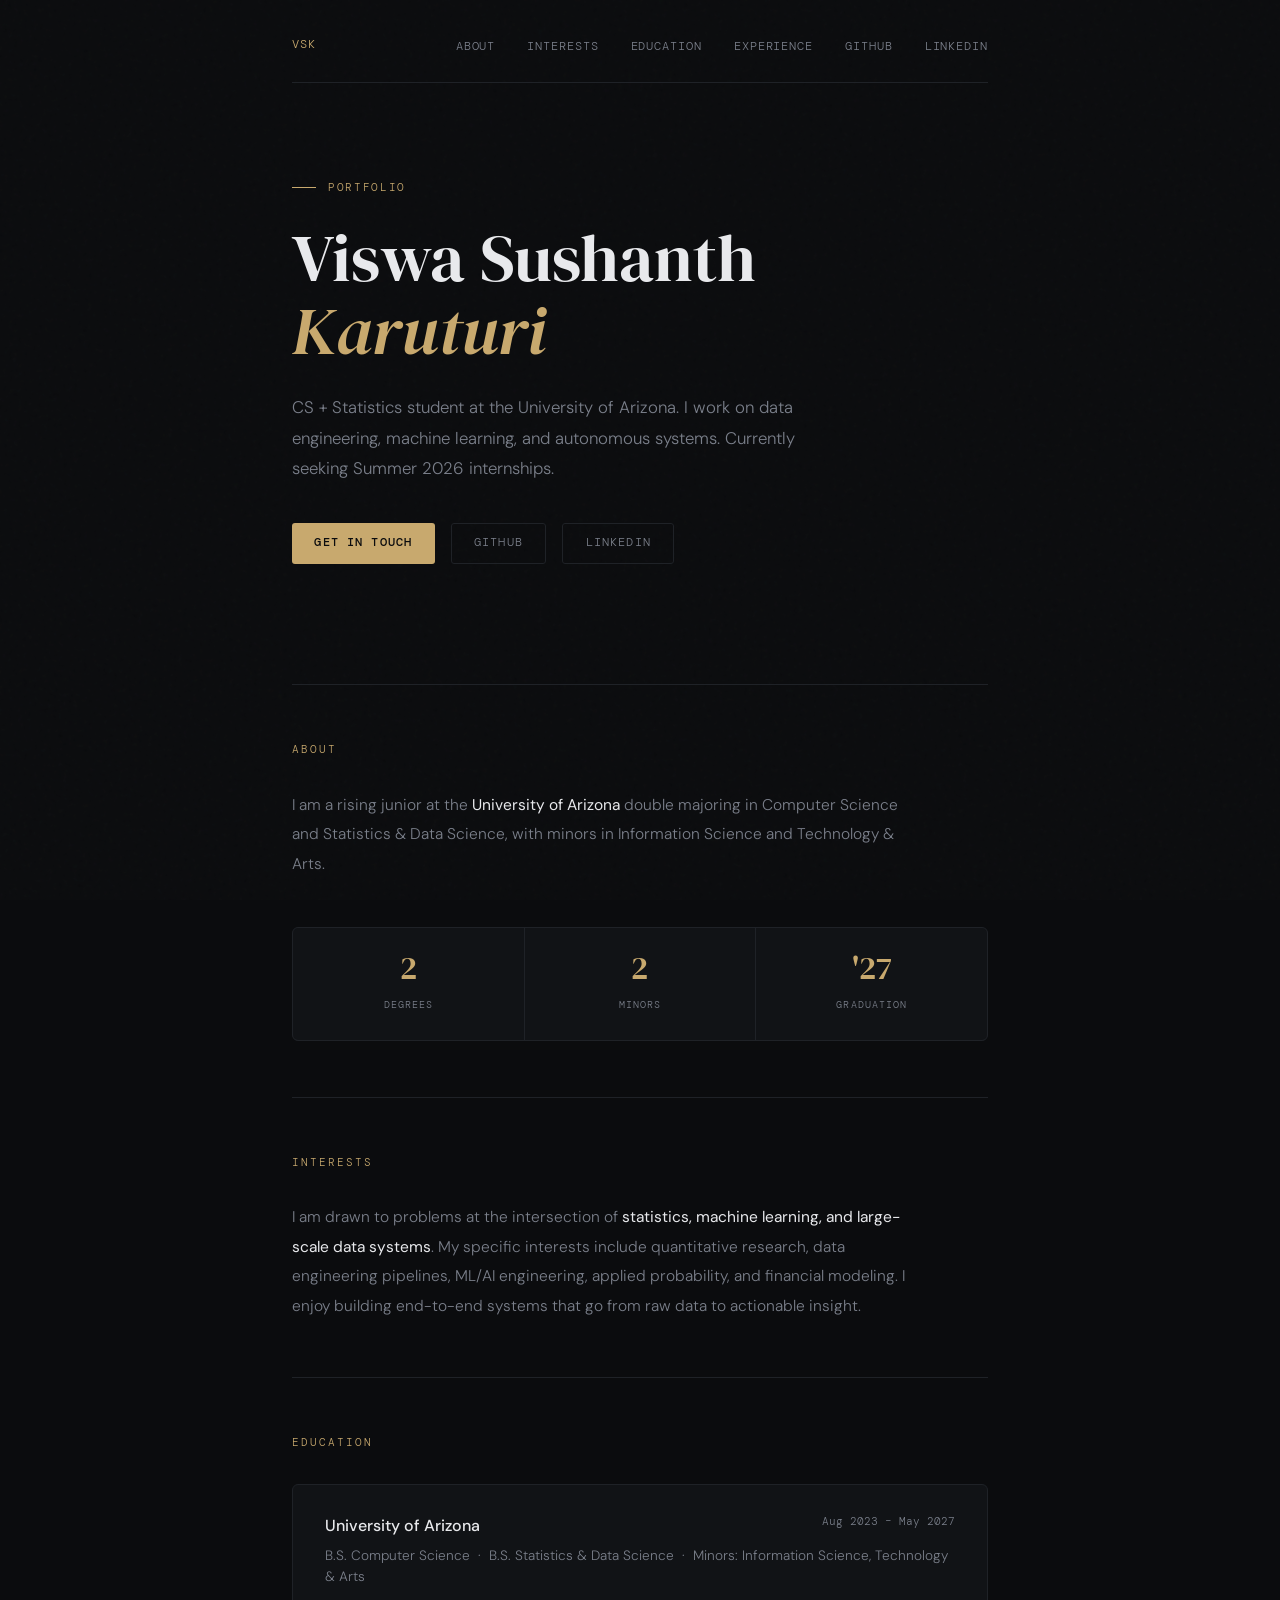
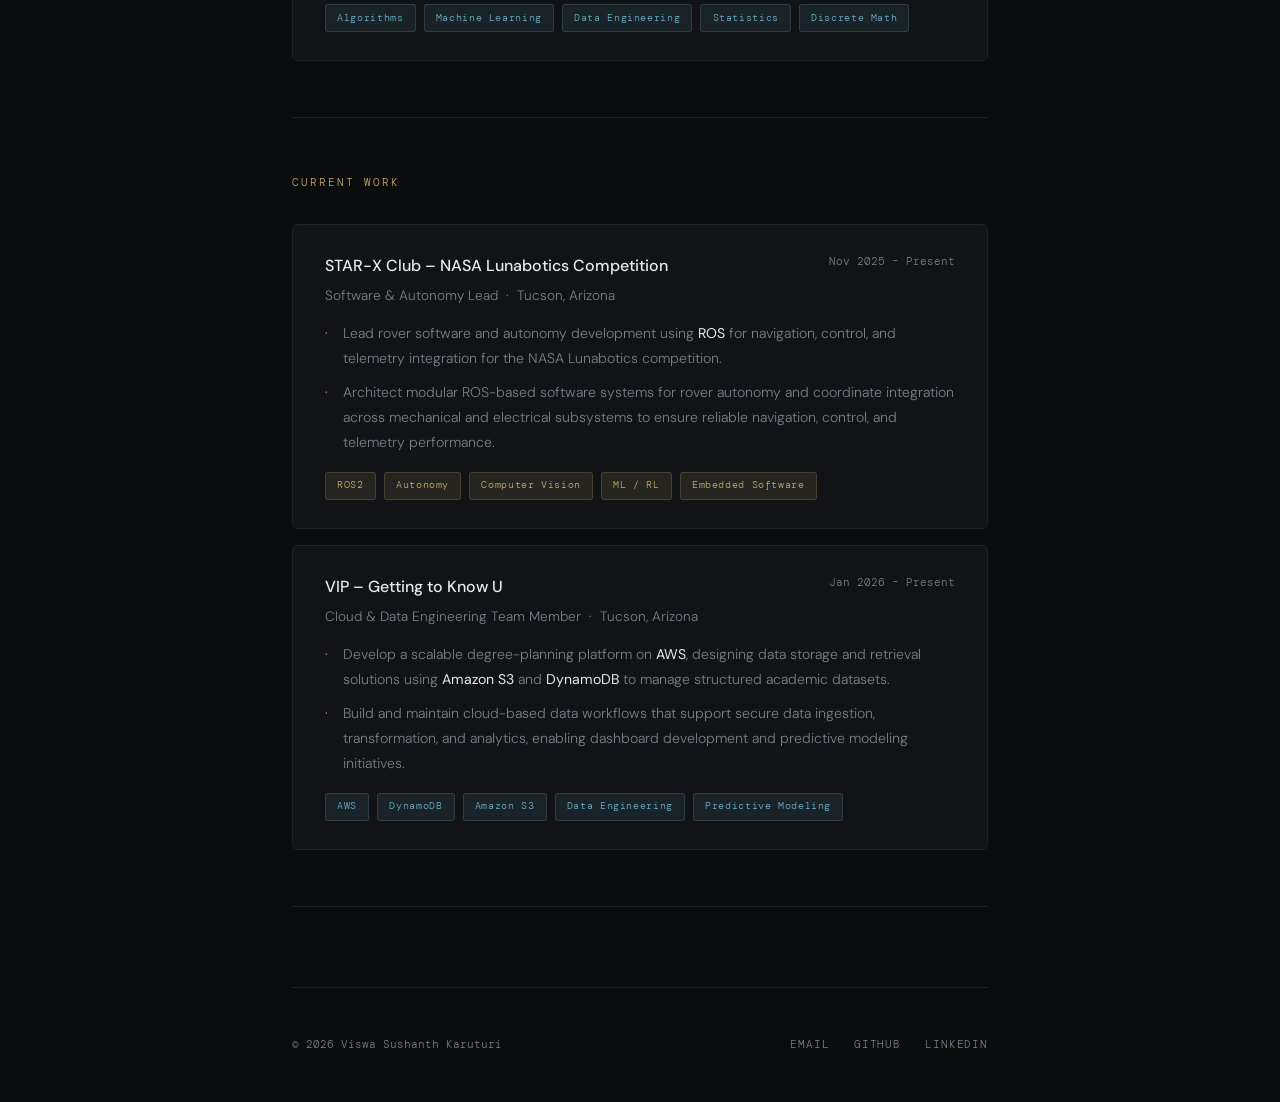
==== index.html @ a393eaea "add portfolio starter page" ====
<!DOCTYPE html>
<html lang="en">
<head>
  <meta charset="UTF-8" />
  <meta name="viewport" content="width=device-width, initial-scale=1.0" />
  <title>Viswa Sushanth Karuturi</title>
  <link rel="preconnect" href="https://fonts.googleapis.com" />
  <link rel="preconnect" href="https://fonts.gstatic.com" crossorigin />
  <link href="https://fonts.googleapis.com/css2?family=DM+Serif+Display:ital@0;1&family=DM+Mono:wght@300;400;500&family=DM+Sans:wght@300;400;500&display=swap" rel="stylesheet" />
  <style>
    :root {
      --bg: #0b0c0e;
      --surface: #111316;
      --border: #1f2227;
      --text: #e8e9ec;
      --muted: #7a7f8a;
      --accent: #c8a96e;
      --accent-dim: rgba(200, 169, 110, 0.12);
      --blue: #6eafc8;
      --blue-dim: rgba(110, 175, 200, 0.1);
    }

    *, *::before, *::after { box-sizing: border-box; margin: 0; padding: 0; }
    html { scroll-behavior: smooth; }

    body {
      background: var(--bg);
      color: var(--text);
      font-family: 'DM Sans', sans-serif;
      font-weight: 300;
      line-height: 1.6;
      min-height: 100vh;
    }

    body::before {
      content: '';
      position: fixed;
      inset: 0;
      background-image: url("data:image/svg+xml,%3Csvg viewBox='0 0 200 200' xmlns='http://www.w3.org/2000/svg'%3E%3Cfilter id='n'%3E%3CfeTurbulence type='fractalNoise' baseFrequency='0.9' numOctaves='4' stitchTiles='stitch'/%3E%3C/filter%3E%3Crect width='100%25' height='100%25' filter='url(%23n)' opacity='0.04'/%3E%3C/svg%3E");
      pointer-events: none;
      z-index: 0;
      opacity: 0.5;
    }

    .container {
      max-width: 760px;
      margin: 0 auto;
      padding: 0 2rem;
      position: relative;
      z-index: 1;
    }

    /* NAV */
    nav {
      padding: 2rem 0 1.5rem;
      display: flex;
      justify-content: space-between;
      align-items: center;
      border-bottom: 1px solid var(--border);
    }

    .nav-logo {
      font-family: 'DM Mono', monospace;
      font-size: 0.75rem;
      color: var(--accent);
      letter-spacing: 0.1em;
      text-transform: uppercase;
    }

    .nav-links { display: flex; gap: 2rem; list-style: none; }

    .nav-links a {
      font-family: 'DM Mono', monospace;
      font-size: 0.72rem;
      color: var(--muted);
      text-decoration: none;
      letter-spacing: 0.08em;
      text-transform: uppercase;
      transition: color 0.2s;
    }

    .nav-links a:hover { color: var(--text); }

    /* HERO */
    .hero { padding: 6rem 0 4rem; animation: fadeUp 0.6s ease both; }

    .hero-tag {
      font-family: 'DM Mono', monospace;
      font-size: 0.7rem;
      color: var(--accent);
      letter-spacing: 0.15em;
      text-transform: uppercase;
      margin-bottom: 1.5rem;
      display: flex;
      align-items: center;
      gap: 0.75rem;
    }

    .hero-tag::before {
      content: '';
      display: inline-block;
      width: 24px;
      height: 1px;
      background: var(--accent);
    }

    h1 {
      font-family: 'DM Serif Display', serif;
      font-size: clamp(2.8rem, 6vw, 4.2rem);
      font-weight: 400;
      line-height: 1.1;
      color: var(--text);
      margin-bottom: 1.5rem;
    }

    h1 em { font-style: italic; color: var(--accent); }

    .hero-sub {
      font-size: 1.05rem;
      color: var(--muted);
      max-width: 520px;
      margin-bottom: 2.5rem;
      line-height: 1.8;
    }

    .hero-links { display: flex; gap: 1rem; flex-wrap: wrap; }

    .btn {
      font-family: 'DM Mono', monospace;
      font-size: 0.72rem;
      letter-spacing: 0.1em;
      text-transform: uppercase;
      padding: 0.65rem 1.4rem;
      border-radius: 3px;
      text-decoration: none;
      transition: all 0.2s;
      display: inline-flex;
      align-items: center;
    }

    .btn-primary { background: var(--accent); color: #0b0c0e; font-weight: 500; }
    .btn-primary:hover { background: #d9bc83; }
    .btn-ghost { border: 1px solid var(--border); color: var(--muted); }
    .btn-ghost:hover { border-color: var(--accent); color: var(--accent); }

    /* SHARED */
    .divider { border: none; border-top: 1px solid var(--border); margin: 3.5rem 0; }

    .section-label {
      font-family: 'DM Mono', monospace;
      font-size: 0.68rem;
      color: var(--accent);
      letter-spacing: 0.18em;
      text-transform: uppercase;
      margin-bottom: 2rem;
    }

    .body-text {
      font-size: 0.97rem;
      color: var(--muted);
      line-height: 1.9;
      max-width: 620px;
    }

    .body-text strong { color: var(--text); font-weight: 400; }

    /* CARDS */
    .card {
      background: var(--surface);
      border: 1px solid var(--border);
      border-radius: 6px;
      padding: 1.75rem 2rem;
      margin-bottom: 1rem;
      transition: border-color 0.2s;
    }

    .card:hover { border-color: #2e3340; }

    .card-header {
      display: flex;
      justify-content: space-between;
      align-items: flex-start;
      gap: 1rem;
      margin-bottom: 0.4rem;
      flex-wrap: wrap;
    }

    .card-title { font-size: 1rem; font-weight: 500; color: var(--text); }

    .card-date {
      font-family: 'DM Mono', monospace;
      font-size: 0.7rem;
      color: var(--muted);
      white-space: nowrap;
    }

    .card-sub {
      font-size: 0.85rem;
      color: var(--muted);
      margin-bottom: 0.9rem;
    }

    .card-body {
      font-size: 0.88rem;
      color: var(--muted);
      line-height: 1.8;
    }

    .card-body strong { color: var(--text); font-weight: 400; }

    .card-body ul { list-style: none; padding: 0; display: flex; flex-direction: column; gap: 0.5rem; }

    .card-body ul li { padding-left: 1.1rem; position: relative; }

    .card-body ul li::before {
      content: '·';
      position: absolute;
      left: 0;
      color: var(--accent);
    }

    .tags { display: flex; gap: 0.5rem; flex-wrap: wrap; margin-top: 1rem; }

    .tag {
      font-family: 'DM Mono', monospace;
      font-size: 0.65rem;
      letter-spacing: 0.06em;
      padding: 0.3rem 0.7rem;
      border-radius: 3px;
    }

    .tag-gold {
      background: var(--accent-dim);
      color: var(--accent);
      border: 1px solid rgba(200, 169, 110, 0.2);
    }

    .tag-blue {
      background: var(--blue-dim);
      color: var(--blue);
      border: 1px solid rgba(110, 175, 200, 0.2);
    }

    /* STATS */
    .stats {
      display: grid;
      grid-template-columns: repeat(3, 1fr);
      gap: 1px;
      background: var(--border);
      border: 1px solid var(--border);
      border-radius: 6px;
      overflow: hidden;
      margin-top: 3rem;
    }

    .stat { background: var(--surface); padding: 1.5rem; text-align: center; }

    .stat-num {
      font-family: 'DM Serif Display', serif;
      font-size: 2rem;
      color: var(--accent);
      display: block;
      line-height: 1;
      margin-bottom: 0.4rem;
    }

    .stat-label {
      font-family: 'DM Mono', monospace;
      font-size: 0.65rem;
      color: var(--muted);
      letter-spacing: 0.1em;
      text-transform: uppercase;
    }

    /* FOOTER */
    footer {
      padding: 3rem 0;
      border-top: 1px solid var(--border);
      margin-top: 5rem;
      display: flex;
      justify-content: space-between;
      align-items: center;
      flex-wrap: wrap;
      gap: 1rem;
    }

    .footer-copy { font-family: 'DM Mono', monospace; font-size: 0.7rem; color: var(--muted); }
    .footer-socials { display: flex; gap: 1.5rem; }

    .footer-socials a {
      font-family: 'DM Mono', monospace;
      font-size: 0.68rem;
      color: var(--muted);
      text-decoration: none;
      letter-spacing: 0.08em;
      text-transform: uppercase;
      transition: color 0.2s;
    }

    .footer-socials a:hover { color: var(--accent); }

    @keyframes fadeUp {
      from { opacity: 0; transform: translateY(16px); }
      to   { opacity: 1; transform: translateY(0); }
    }

    @media (max-width: 600px) {
      .stats { grid-template-columns: 1fr; }
      nav { flex-direction: column; gap: 1rem; align-items: flex-start; }
      .nav-links { gap: 1.2rem; flex-wrap: wrap; }
    }
  </style>
</head>
<body>
  <div class="container">

    <!-- NAV -->
    <nav>
      <span class="nav-logo">VSK</span>
      <ul class="nav-links">
        <li><a href="#about">About</a></li>
        <li><a href="#interests">Interests</a></li>
        <li><a href="#education">Education</a></li>
        <li><a href="#work">Experience</a></li>
        <li><a href="https://github.com/sushanthvk02" target="_blank">GitHub</a></li>
        <li><a href="https://linkedin.com/in/viswa-sushanth-karuturi-63b8542ab/" target="_blank">LinkedIn</a></li>
      </ul>
    </nav>

    <!-- HERO -->
    <section class="hero">
      <div class="hero-tag">Portfolio</div>
      <h1>Viswa Sushanth<br /><em>Karuturi</em></h1>
      <p class="hero-sub">
        CS + Statistics student at the University of Arizona. I work on data engineering, machine learning, and autonomous systems. Currently seeking Summer 2026 internships.
      </p>
      <div class="hero-links">
        <a class="btn btn-primary" href="mailto:kvsushanth@arizona.edu">Get in Touch</a>
        <a class="btn btn-ghost" href="https://github.com/sushanthvk02" target="_blank">GitHub</a>
        <a class="btn btn-ghost" href="https://linkedin.com/in/viswa-sushanth-karuturi-63b8542ab/" target="_blank">LinkedIn</a>
      </div>
    </section>

    <hr class="divider" />

    <!-- ABOUT -->
    <section id="about">
      <div class="section-label">About</div>
      <p class="body-text">
        I am a rising junior at the <strong>University of Arizona</strong> double majoring in Computer Science and Statistics &amp; Data Science, with minors in Information Science and Technology &amp; Arts.
      </p>
      <div class="stats">
        <div class="stat">
          <span class="stat-num">2</span>
          <span class="stat-label">Degrees</span>
        </div>
        <div class="stat">
          <span class="stat-num">2</span>
          <span class="stat-label">Minors</span>
        </div>
        <div class="stat">
          <span class="stat-num">'27</span>
          <span class="stat-label">Graduation</span>
        </div>
      </div>
    </section>

    <hr class="divider" />

    <!-- INTERESTS -->
    <section id="interests">
      <div class="section-label">Interests</div>
      <p class="body-text">
        I am drawn to problems at the intersection of <strong>statistics, machine learning, and large-scale data systems</strong>. My specific interests include quantitative research, data engineering pipelines, ML/AI engineering, applied probability, and financial modeling. I enjoy building end-to-end systems that go from raw data to actionable insight.
      </p>
    </section>

    <hr class="divider" />

    <!-- EDUCATION -->
    <section id="education">
      <div class="section-label">Education</div>
      <div class="card">
        <div class="card-header">
          <span class="card-title">University of Arizona</span>
          <span class="card-date">Aug 2023 &ndash; May 2027</span>
        </div>
        <div class="card-sub">
          B.S. Computer Science &nbsp;&middot;&nbsp; B.S. Statistics &amp; Data Science &nbsp;&middot;&nbsp;
          Minors: Information Science, Technology &amp; Arts
        </div>
        <div class="tags">
          <span class="tag tag-blue">Algorithms</span>
          <span class="tag tag-blue">Machine Learning</span>
          <span class="tag tag-blue">Data Engineering</span>
          <span class="tag tag-blue">Statistics</span>
          <span class="tag tag-blue">Discrete Math</span>
        </div>
      </div>
    </section>

    <hr class="divider" />

    <!-- CURRENT WORK -->
    <section id="work">
      <div class="section-label">Current Work</div>

      <div class="card">
        <div class="card-header">
          <span class="card-title">STAR-X Club &ndash; NASA Lunabotics Competition</span>
          <span class="card-date">Nov 2025 &ndash; Present</span>
        </div>
        <div class="card-sub">Software &amp; Autonomy Lead &nbsp;&middot;&nbsp; Tucson, Arizona</div>
        <div class="card-body">
          <ul>
            <li>Lead rover software and autonomy development using <strong>ROS</strong> for navigation, control, and telemetry integration for the NASA Lunabotics competition.</li>
            <li>Architect modular ROS-based software systems for rover autonomy and coordinate integration across mechanical and electrical subsystems to ensure reliable navigation, control, and telemetry performance.</li>
          </ul>
        </div>
        <div class="tags">
          <span class="tag tag-gold">ROS2</span>
          <span class="tag tag-gold">Autonomy</span>
          <span class="tag tag-gold">Computer Vision</span>
          <span class="tag tag-gold">ML / RL</span>
          <span class="tag tag-gold">Embedded Software</span>
        </div>
      </div>

      <div class="card">
        <div class="card-header">
          <span class="card-title">VIP &ndash; Getting to Know U</span>
          <span class="card-date">Jan 2026 &ndash; Present</span>
        </div>
        <div class="card-sub">Cloud &amp; Data Engineering Team Member &nbsp;&middot;&nbsp; Tucson, Arizona</div>
        <div class="card-body">
          <ul>
            <li>Develop a scalable degree-planning platform on <strong>AWS</strong>, designing data storage and retrieval solutions using <strong>Amazon S3</strong> and <strong>DynamoDB</strong> to manage structured academic datasets.</li>
            <li>Build and maintain cloud-based data workflows that support secure data ingestion, transformation, and analytics, enabling dashboard development and predictive modeling initiatives.</li>
          </ul>
        </div>
        <div class="tags">
          <span class="tag tag-blue">AWS</span>
          <span class="tag tag-blue">DynamoDB</span>
          <span class="tag tag-blue">Amazon S3</span>
          <span class="tag tag-blue">Data Engineering</span>
          <span class="tag tag-blue">Predictive Modeling</span>
        </div>
      </div>
    </section>

    <hr class="divider" />

    <!-- FOOTER -->
    <footer>
      <span class="footer-copy">&copy; 2026 Viswa Sushanth Karuturi</span>
      <div class="footer-socials">
        <a href="mailto:kvsushanth@arizona.edu">Email</a>
        <a href="https://github.com/sushanthvk02" target="_blank">GitHub</a>
        <a href="https://linkedin.com/in/viswa-sushanth-karuturi-63b8542ab/" target="_blank">LinkedIn</a>
      </div>
    </footer>

  </div>
</body>
</html>
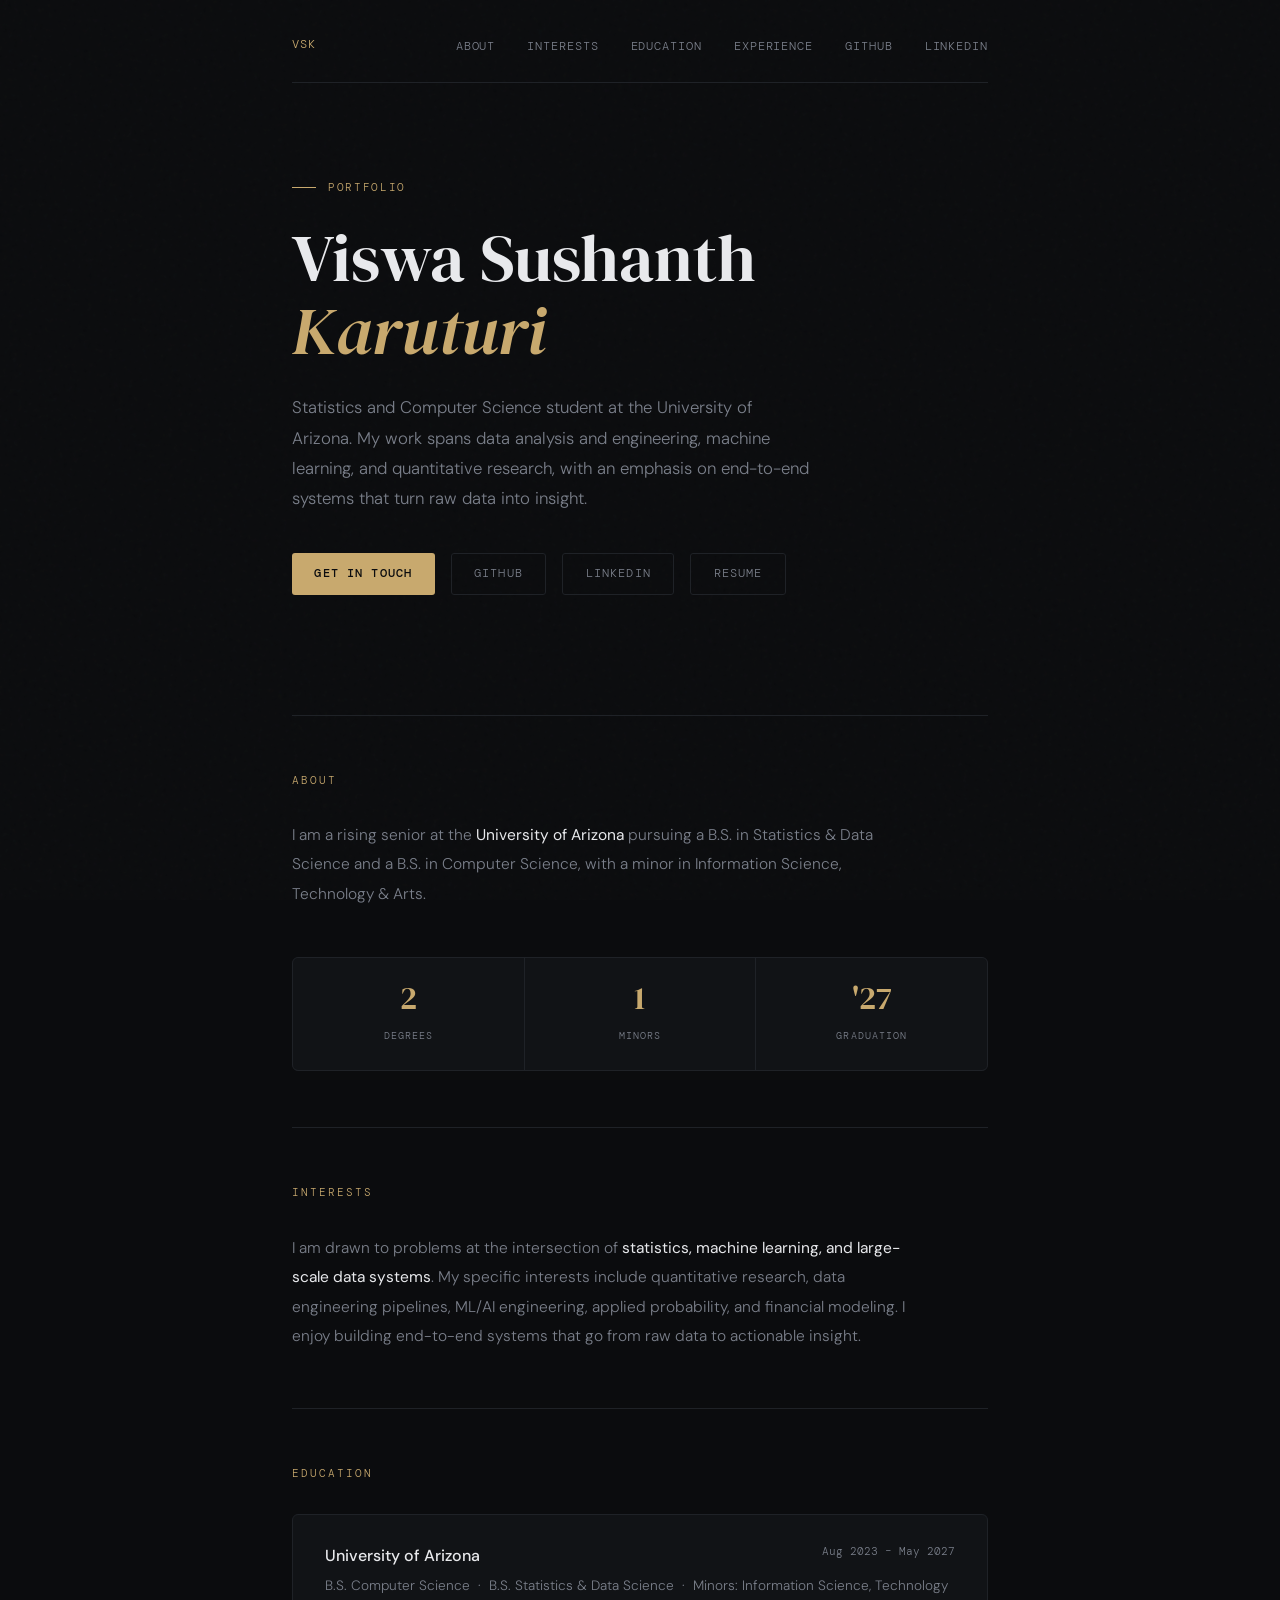
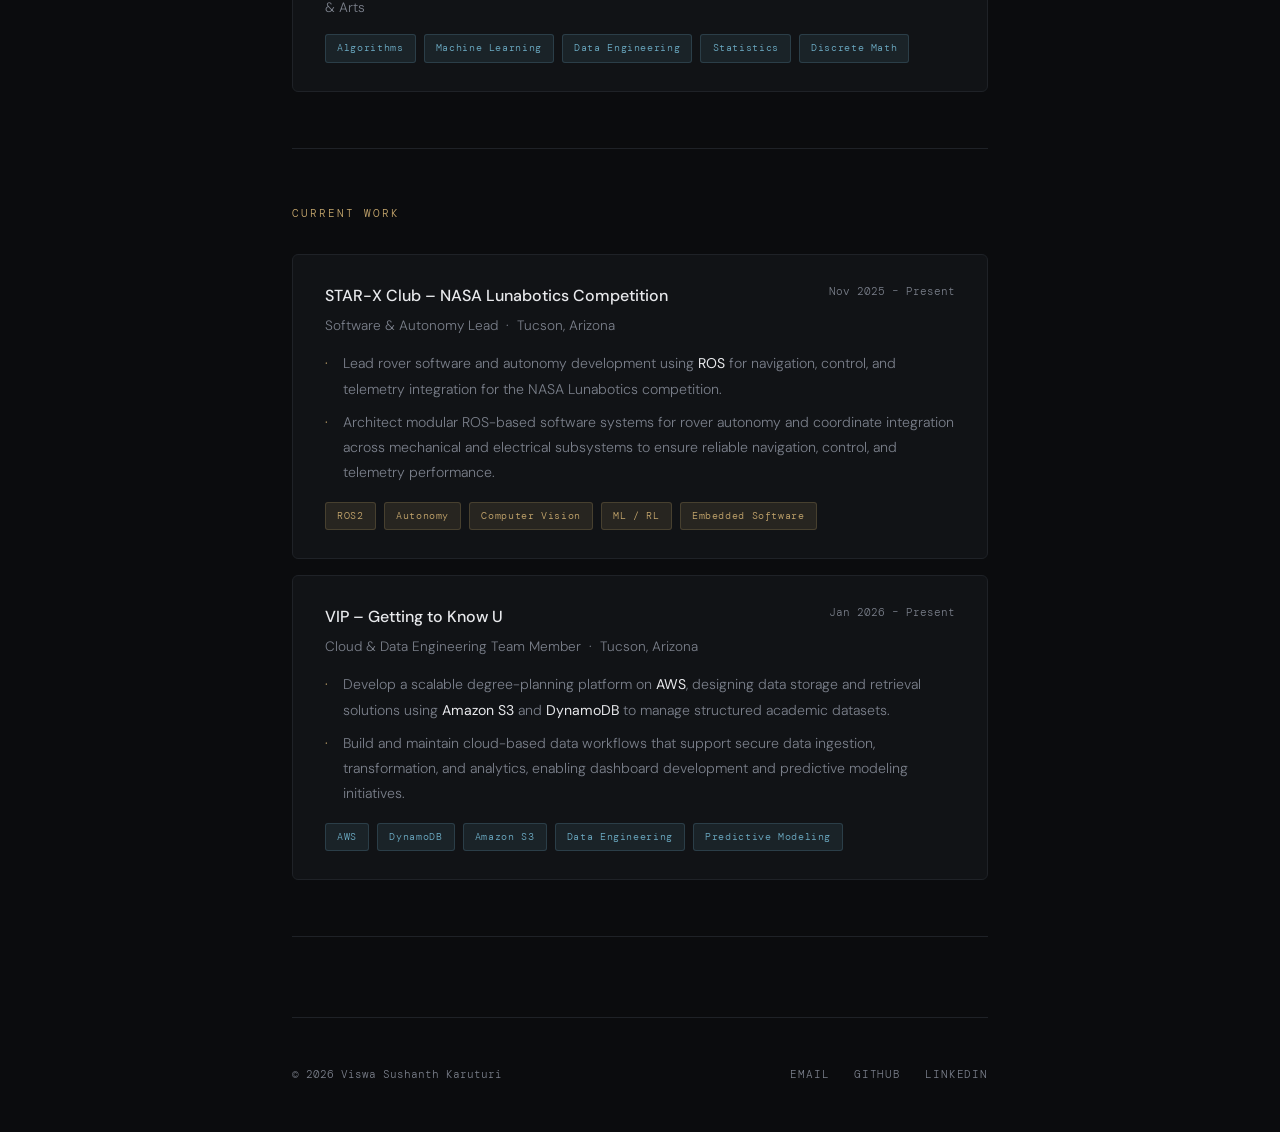
==== commit d4d2bbb2: "some changes" ====
--- a/index.html
+++ b/index.html
@@ -332,12 +332,13 @@
       <div class="hero-tag">Portfolio</div>
       <h1>Viswa Sushanth<br /><em>Karuturi</em></h1>
       <p class="hero-sub">
-        CS + Statistics student at the University of Arizona. I work on data engineering, machine learning, and autonomous systems. Currently seeking Summer 2026 internships.
+        Statistics and Computer Science student at the University of Arizona. My work spans data analysis and engineering, machine learning, and quantitative research, with an emphasis on end-to-end systems that turn raw data into insight.
       </p>
       <div class="hero-links">
         <a class="btn btn-primary" href="mailto:kvsushanth@arizona.edu">Get in Touch</a>
         <a class="btn btn-ghost" href="https://github.com/sushanthvk02" target="_blank">GitHub</a>
         <a class="btn btn-ghost" href="https://linkedin.com/in/viswa-sushanth-karuturi-63b8542ab/" target="_blank">LinkedIn</a>
+        <a class="btn btn-ghost" href="Resume_Viswa Karuturi.pdf" target="_blank">Resume</a>
       </div>
     </section>
 
@@ -347,7 +348,7 @@
     <section id="about">
       <div class="section-label">About</div>
       <p class="body-text">
-        I am a rising junior at the <strong>University of Arizona</strong> double majoring in Computer Science and Statistics &amp; Data Science, with minors in Information Science and Technology &amp; Arts.
+        I am a rising senior at the <strong>University of Arizona</strong> pursuing a B.S. in Statistics &amp; Data Science and a B.S. in Computer Science, with a minor in Information Science, Technology &amp; Arts.
       </p>
       <div class="stats">
         <div class="stat">
@@ -355,7 +356,7 @@
           <span class="stat-label">Degrees</span>
         </div>
         <div class="stat">
-          <span class="stat-num">2</span>
+          <span class="stat-num">1</span>
           <span class="stat-label">Minors</span>
         </div>
         <div class="stat">
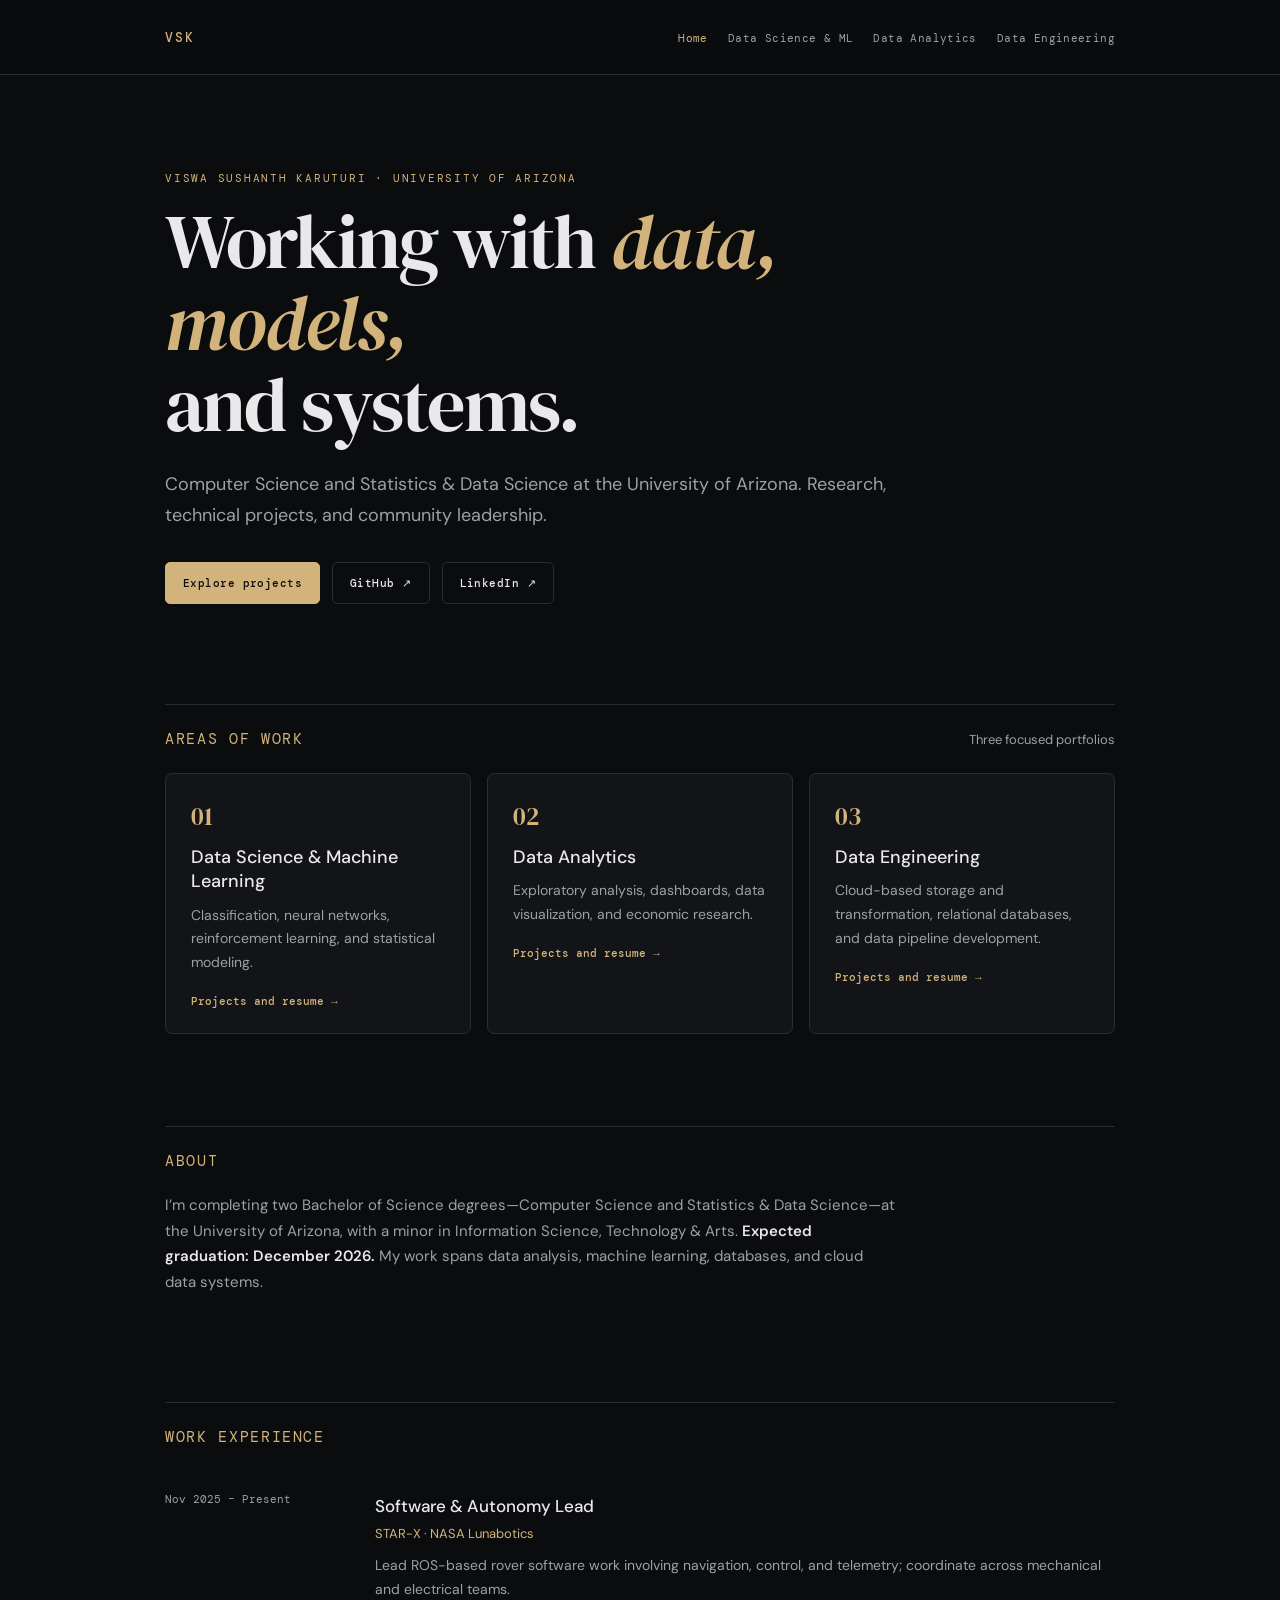
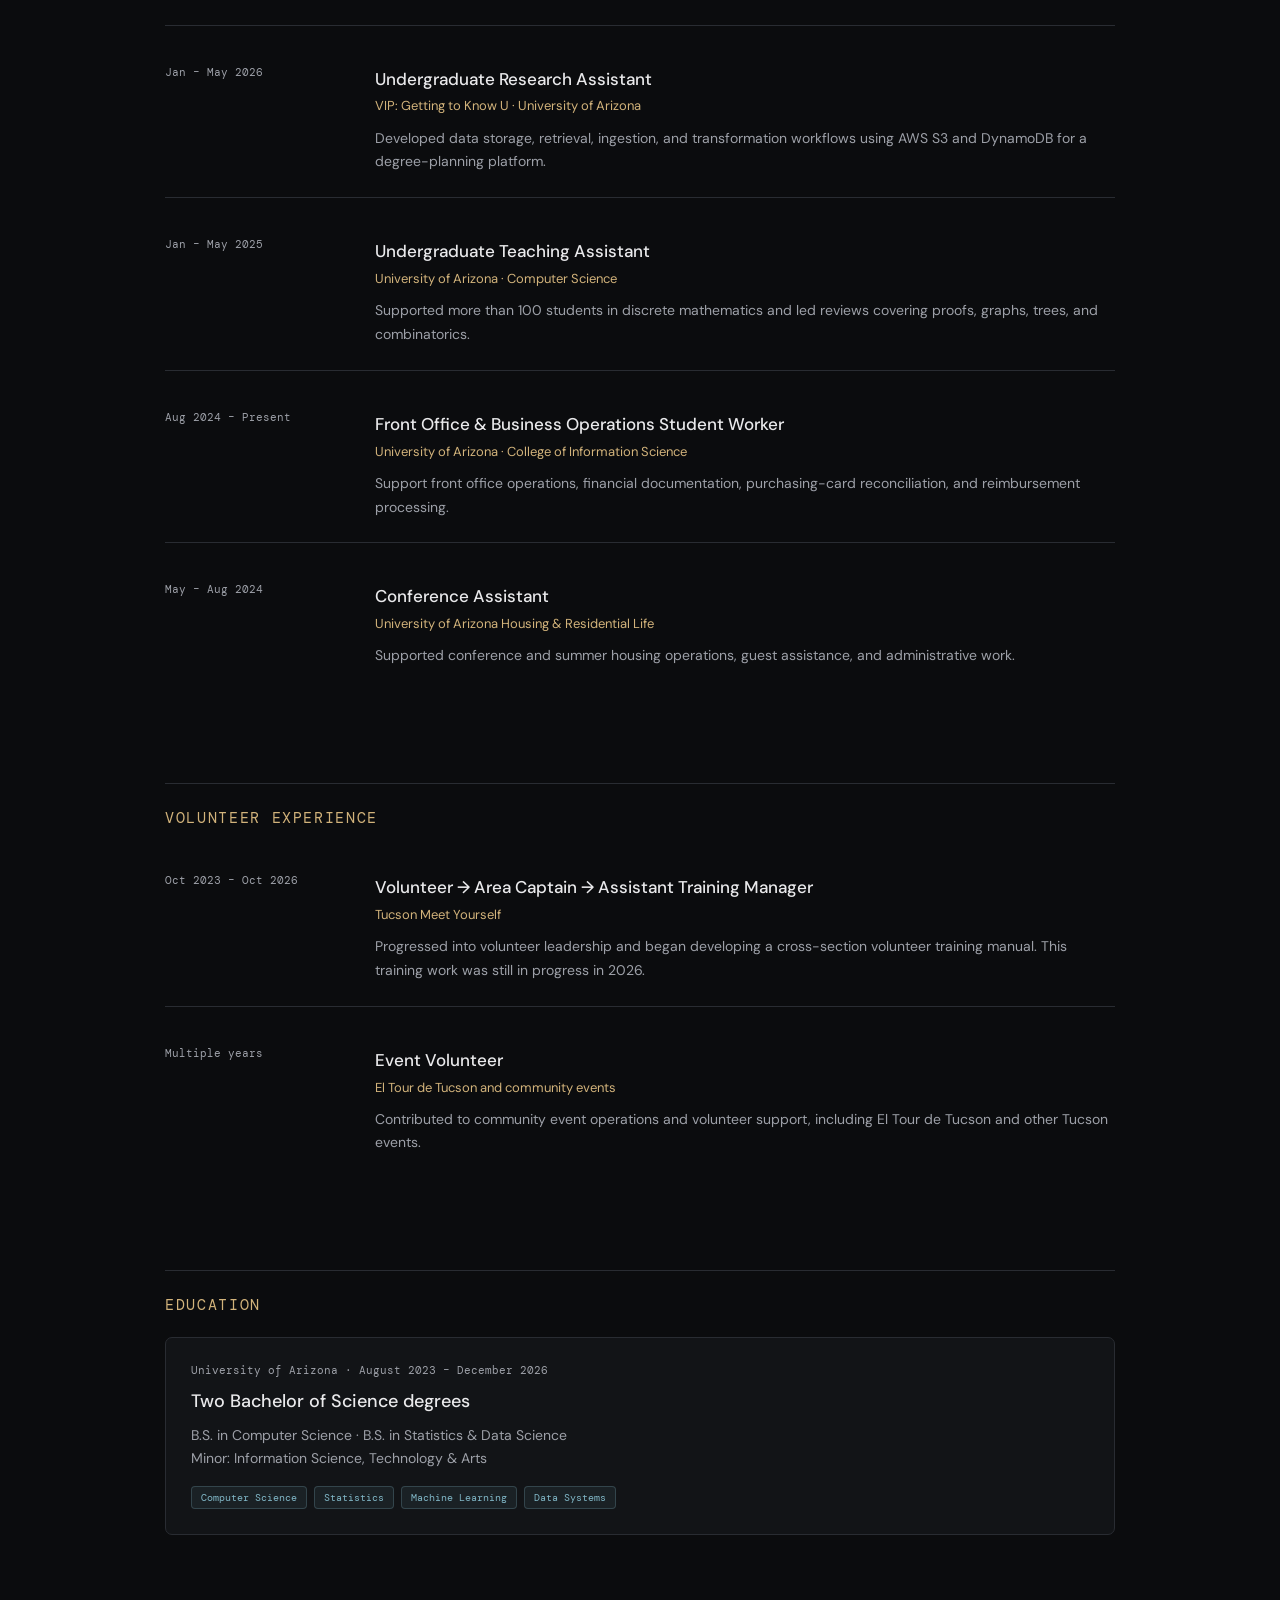
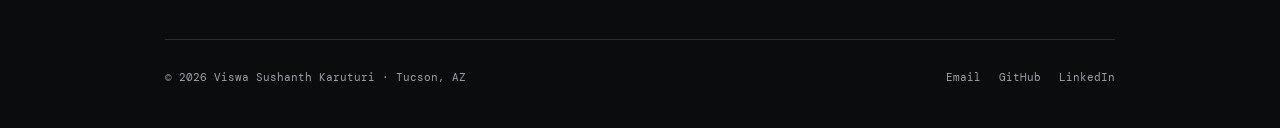
==== commit b4aeda2e: "changes" ====
--- a/index.html
+++ b/index.html
@@ -1,466 +1 @@
-<!DOCTYPE html>
-<html lang="en">
-<head>
-  <meta charset="UTF-8" />
-  <meta name="viewport" content="width=device-width, initial-scale=1.0" />
-  <title>Viswa Sushanth Karuturi</title>
-  <link rel="preconnect" href="https://fonts.googleapis.com" />
-  <link rel="preconnect" href="https://fonts.gstatic.com" crossorigin />
-  <link href="https://fonts.googleapis.com/css2?family=DM+Serif+Display:ital@0;1&family=DM+Mono:wght@300;400;500&family=DM+Sans:wght@300;400;500&display=swap" rel="stylesheet" />
-  <style>
-    :root {
-      --bg: #0b0c0e;
-      --surface: #111316;
-      --border: #1f2227;
-      --text: #e8e9ec;
-      --muted: #7a7f8a;
-      --accent: #c8a96e;
-      --accent-dim: rgba(200, 169, 110, 0.12);
-      --blue: #6eafc8;
-      --blue-dim: rgba(110, 175, 200, 0.1);
-    }
-
-    *, *::before, *::after { box-sizing: border-box; margin: 0; padding: 0; }
-    html { scroll-behavior: smooth; }
-
-    body {
-      background: var(--bg);
-      color: var(--text);
-      font-family: 'DM Sans', sans-serif;
-      font-weight: 300;
-      line-height: 1.6;
-      min-height: 100vh;
-    }
-
-    body::before {
-      content: '';
-      position: fixed;
-      inset: 0;
-      background-image: url("data:image/svg+xml,%3Csvg viewBox='0 0 200 200' xmlns='http://www.w3.org/2000/svg'%3E%3Cfilter id='n'%3E%3CfeTurbulence type='fractalNoise' baseFrequency='0.9' numOctaves='4' stitchTiles='stitch'/%3E%3C/filter%3E%3Crect width='100%25' height='100%25' filter='url(%23n)' opacity='0.04'/%3E%3C/svg%3E");
-      pointer-events: none;
-      z-index: 0;
-      opacity: 0.5;
-    }
-
-    .container {
-      max-width: 760px;
-      margin: 0 auto;
-      padding: 0 2rem;
-      position: relative;
-      z-index: 1;
-    }
-
-    /* NAV */
-    nav {
-      padding: 2rem 0 1.5rem;
-      display: flex;
-      justify-content: space-between;
-      align-items: center;
-      border-bottom: 1px solid var(--border);
-    }
-
-    .nav-logo {
-      font-family: 'DM Mono', monospace;
-      font-size: 0.75rem;
-      color: var(--accent);
-      letter-spacing: 0.1em;
-      text-transform: uppercase;
-    }
-
-    .nav-links { display: flex; gap: 2rem; list-style: none; }
-
-    .nav-links a {
-      font-family: 'DM Mono', monospace;
-      font-size: 0.72rem;
-      color: var(--muted);
-      text-decoration: none;
-      letter-spacing: 0.08em;
-      text-transform: uppercase;
-      transition: color 0.2s;
-    }
-
-    .nav-links a:hover { color: var(--text); }
-
-    /* HERO */
-    .hero { padding: 6rem 0 4rem; animation: fadeUp 0.6s ease both; }
-
-    .hero-tag {
-      font-family: 'DM Mono', monospace;
-      font-size: 0.7rem;
-      color: var(--accent);
-      letter-spacing: 0.15em;
-      text-transform: uppercase;
-      margin-bottom: 1.5rem;
-      display: flex;
-      align-items: center;
-      gap: 0.75rem;
-    }
-
-    .hero-tag::before {
-      content: '';
-      display: inline-block;
-      width: 24px;
-      height: 1px;
-      background: var(--accent);
-    }
-
-    h1 {
-      font-family: 'DM Serif Display', serif;
-      font-size: clamp(2.8rem, 6vw, 4.2rem);
-      font-weight: 400;
-      line-height: 1.1;
-      color: var(--text);
-      margin-bottom: 1.5rem;
-    }
-
-    h1 em { font-style: italic; color: var(--accent); }
-
-    .hero-sub {
-      font-size: 1.05rem;
-      color: var(--muted);
-      max-width: 520px;
-      margin-bottom: 2.5rem;
-      line-height: 1.8;
-    }
-
-    .hero-links { display: flex; gap: 1rem; flex-wrap: wrap; }
-
-    .btn {
-      font-family: 'DM Mono', monospace;
-      font-size: 0.72rem;
-      letter-spacing: 0.1em;
-      text-transform: uppercase;
-      padding: 0.65rem 1.4rem;
-      border-radius: 3px;
-      text-decoration: none;
-      transition: all 0.2s;
-      display: inline-flex;
-      align-items: center;
-    }
-
-    .btn-primary { background: var(--accent); color: #0b0c0e; font-weight: 500; }
-    .btn-primary:hover { background: #d9bc83; }
-    .btn-ghost { border: 1px solid var(--border); color: var(--muted); }
-    .btn-ghost:hover { border-color: var(--accent); color: var(--accent); }
-
-    /* SHARED */
-    .divider { border: none; border-top: 1px solid var(--border); margin: 3.5rem 0; }
-
-    .section-label {
-      font-family: 'DM Mono', monospace;
-      font-size: 0.68rem;
-      color: var(--accent);
-      letter-spacing: 0.18em;
-      text-transform: uppercase;
-      margin-bottom: 2rem;
-    }
-
-    .body-text {
-      font-size: 0.97rem;
-      color: var(--muted);
-      line-height: 1.9;
-      max-width: 620px;
-    }
-
-    .body-text strong { color: var(--text); font-weight: 400; }
-
-    /* CARDS */
-    .card {
-      background: var(--surface);
-      border: 1px solid var(--border);
-      border-radius: 6px;
-      padding: 1.75rem 2rem;
-      margin-bottom: 1rem;
-      transition: border-color 0.2s;
-    }
-
-    .card:hover { border-color: #2e3340; }
-
-    .card-header {
-      display: flex;
-      justify-content: space-between;
-      align-items: flex-start;
-      gap: 1rem;
-      margin-bottom: 0.4rem;
-      flex-wrap: wrap;
-    }
-
-    .card-title { font-size: 1rem; font-weight: 500; color: var(--text); }
-
-    .card-date {
-      font-family: 'DM Mono', monospace;
-      font-size: 0.7rem;
-      color: var(--muted);
-      white-space: nowrap;
-    }
-
-    .card-sub {
-      font-size: 0.85rem;
-      color: var(--muted);
-      margin-bottom: 0.9rem;
-    }
-
-    .card-body {
-      font-size: 0.88rem;
-      color: var(--muted);
-      line-height: 1.8;
-    }
-
-    .card-body strong { color: var(--text); font-weight: 400; }
-
-    .card-body ul { list-style: none; padding: 0; display: flex; flex-direction: column; gap: 0.5rem; }
-
-    .card-body ul li { padding-left: 1.1rem; position: relative; }
-
-    .card-body ul li::before {
-      content: '·';
-      position: absolute;
-      left: 0;
-      color: var(--accent);
-    }
-
-    .tags { display: flex; gap: 0.5rem; flex-wrap: wrap; margin-top: 1rem; }
-
-    .tag {
-      font-family: 'DM Mono', monospace;
-      font-size: 0.65rem;
-      letter-spacing: 0.06em;
-      padding: 0.3rem 0.7rem;
-      border-radius: 3px;
-    }
-
-    .tag-gold {
-      background: var(--accent-dim);
-      color: var(--accent);
-      border: 1px solid rgba(200, 169, 110, 0.2);
-    }
-
-    .tag-blue {
-      background: var(--blue-dim);
-      color: var(--blue);
-      border: 1px solid rgba(110, 175, 200, 0.2);
-    }
-
-    /* STATS */
-    .stats {
-      display: grid;
-      grid-template-columns: repeat(3, 1fr);
-      gap: 1px;
-      background: var(--border);
-      border: 1px solid var(--border);
-      border-radius: 6px;
-      overflow: hidden;
-      margin-top: 3rem;
-    }
-
-    .stat { background: var(--surface); padding: 1.5rem; text-align: center; }
-
-    .stat-num {
-      font-family: 'DM Serif Display', serif;
-      font-size: 2rem;
-      color: var(--accent);
-      display: block;
-      line-height: 1;
-      margin-bottom: 0.4rem;
-    }
-
-    .stat-label {
-      font-family: 'DM Mono', monospace;
-      font-size: 0.65rem;
-      color: var(--muted);
-      letter-spacing: 0.1em;
-      text-transform: uppercase;
-    }
-
-    /* FOOTER */
-    footer {
-      padding: 3rem 0;
-      border-top: 1px solid var(--border);
-      margin-top: 5rem;
-      display: flex;
-      justify-content: space-between;
-      align-items: center;
-      flex-wrap: wrap;
-      gap: 1rem;
-    }
-
-    .footer-copy { font-family: 'DM Mono', monospace; font-size: 0.7rem; color: var(--muted); }
-    .footer-socials { display: flex; gap: 1.5rem; }
-
-    .footer-socials a {
-      font-family: 'DM Mono', monospace;
-      font-size: 0.68rem;
-      color: var(--muted);
-      text-decoration: none;
-      letter-spacing: 0.08em;
-      text-transform: uppercase;
-      transition: color 0.2s;
-    }
-
-    .footer-socials a:hover { color: var(--accent); }
-
-    @keyframes fadeUp {
-      from { opacity: 0; transform: translateY(16px); }
-      to   { opacity: 1; transform: translateY(0); }
-    }
-
-    @media (max-width: 600px) {
-      .stats { grid-template-columns: 1fr; }
-      nav { flex-direction: column; gap: 1rem; align-items: flex-start; }
-      .nav-links { gap: 1.2rem; flex-wrap: wrap; }
-    }
-  </style>
-</head>
-<body>
-  <div class="container">
-
-    <!-- NAV -->
-    <nav>
-      <span class="nav-logo">VSK</span>
-      <ul class="nav-links">
-        <li><a href="#about">About</a></li>
-        <li><a href="#interests">Interests</a></li>
-        <li><a href="#education">Education</a></li>
-        <li><a href="#work">Experience</a></li>
-        <li><a href="https://github.com/sushanthvk02" target="_blank">GitHub</a></li>
-        <li><a href="https://linkedin.com/in/viswa-sushanth-karuturi-63b8542ab/" target="_blank">LinkedIn</a></li>
-      </ul>
-    </nav>
-
-    <!-- HERO -->
-    <section class="hero">
-      <div class="hero-tag">Portfolio</div>
-      <h1>Viswa Sushanth<br /><em>Karuturi</em></h1>
-      <p class="hero-sub">
-        Statistics and Computer Science student at the University of Arizona. My work spans data analysis and engineering, machine learning, and quantitative research, with an emphasis on end-to-end systems that turn raw data into insight.
-      </p>
-      <div class="hero-links">
-        <a class="btn btn-primary" href="mailto:kvsushanth@arizona.edu">Get in Touch</a>
-        <a class="btn btn-ghost" href="https://github.com/sushanthvk02" target="_blank">GitHub</a>
-        <a class="btn btn-ghost" href="https://linkedin.com/in/viswa-sushanth-karuturi-63b8542ab/" target="_blank">LinkedIn</a>
-        <a class="btn btn-ghost" href="Resume_Viswa Karuturi.pdf" target="_blank">Resume</a>
-      </div>
-    </section>
-
-    <hr class="divider" />
-
-    <!-- ABOUT -->
-    <section id="about">
-      <div class="section-label">About</div>
-      <p class="body-text">
-        I am a rising senior at the <strong>University of Arizona</strong> pursuing a B.S. in Statistics &amp; Data Science and a B.S. in Computer Science, with a minor in Information Science, Technology &amp; Arts.
-      </p>
-      <div class="stats">
-        <div class="stat">
-          <span class="stat-num">2</span>
-          <span class="stat-label">Degrees</span>
-        </div>
-        <div class="stat">
-          <span class="stat-num">1</span>
-          <span class="stat-label">Minors</span>
-        </div>
-        <div class="stat">
-          <span class="stat-num">'27</span>
-          <span class="stat-label">Graduation</span>
-        </div>
-      </div>
-    </section>
-
-    <hr class="divider" />
-
-    <!-- INTERESTS -->
-    <section id="interests">
-      <div class="section-label">Interests</div>
-      <p class="body-text">
-        I am drawn to problems at the intersection of <strong>statistics, machine learning, and large-scale data systems</strong>. My specific interests include quantitative research, data engineering pipelines, ML/AI engineering, applied probability, and financial modeling. I enjoy building end-to-end systems that go from raw data to actionable insight.
-      </p>
-    </section>
-
-    <hr class="divider" />
-
-    <!-- EDUCATION -->
-    <section id="education">
-      <div class="section-label">Education</div>
-      <div class="card">
-        <div class="card-header">
-          <span class="card-title">University of Arizona</span>
-          <span class="card-date">Aug 2023 &ndash; May 2027</span>
-        </div>
-        <div class="card-sub">
-          B.S. Computer Science &nbsp;&middot;&nbsp; B.S. Statistics &amp; Data Science &nbsp;&middot;&nbsp;
-          Minors: Information Science, Technology &amp; Arts
-        </div>
-        <div class="tags">
-          <span class="tag tag-blue">Algorithms</span>
-          <span class="tag tag-blue">Machine Learning</span>
-          <span class="tag tag-blue">Data Engineering</span>
-          <span class="tag tag-blue">Statistics</span>
-          <span class="tag tag-blue">Discrete Math</span>
-        </div>
-      </div>
-    </section>
-
-    <hr class="divider" />
-
-    <!-- CURRENT WORK -->
-    <section id="work">
-      <div class="section-label">Current Work</div>
-
-      <div class="card">
-        <div class="card-header">
-          <span class="card-title">STAR-X Club &ndash; NASA Lunabotics Competition</span>
-          <span class="card-date">Nov 2025 &ndash; Present</span>
-        </div>
-        <div class="card-sub">Software &amp; Autonomy Lead &nbsp;&middot;&nbsp; Tucson, Arizona</div>
-        <div class="card-body">
-          <ul>
-            <li>Lead rover software and autonomy development using <strong>ROS</strong> for navigation, control, and telemetry integration for the NASA Lunabotics competition.</li>
-            <li>Architect modular ROS-based software systems for rover autonomy and coordinate integration across mechanical and electrical subsystems to ensure reliable navigation, control, and telemetry performance.</li>
-          </ul>
-        </div>
-        <div class="tags">
-          <span class="tag tag-gold">ROS2</span>
-          <span class="tag tag-gold">Autonomy</span>
-          <span class="tag tag-gold">Computer Vision</span>
-          <span class="tag tag-gold">ML / RL</span>
-          <span class="tag tag-gold">Embedded Software</span>
-        </div>
-      </div>
-
-      <div class="card">
-        <div class="card-header">
-          <span class="card-title">VIP &ndash; Getting to Know U</span>
-          <span class="card-date">Jan 2026 &ndash; Present</span>
-        </div>
-        <div class="card-sub">Cloud &amp; Data Engineering Team Member &nbsp;&middot;&nbsp; Tucson, Arizona</div>
-        <div class="card-body">
-          <ul>
-            <li>Develop a scalable degree-planning platform on <strong>AWS</strong>, designing data storage and retrieval solutions using <strong>Amazon S3</strong> and <strong>DynamoDB</strong> to manage structured academic datasets.</li>
-            <li>Build and maintain cloud-based data workflows that support secure data ingestion, transformation, and analytics, enabling dashboard development and predictive modeling initiatives.</li>
-          </ul>
-        </div>
-        <div class="tags">
-          <span class="tag tag-blue">AWS</span>
-          <span class="tag tag-blue">DynamoDB</span>
-          <span class="tag tag-blue">Amazon S3</span>
-          <span class="tag tag-blue">Data Engineering</span>
-          <span class="tag tag-blue">Predictive Modeling</span>
-        </div>
-      </div>
-    </section>
-
-    <hr class="divider" />
-
-    <!-- FOOTER -->
-    <footer>
-      <span class="footer-copy">&copy; 2026 Viswa Sushanth Karuturi</span>
-      <div class="footer-socials">
-        <a href="mailto:kvsushanth@arizona.edu">Email</a>
-        <a href="https://github.com/sushanthvk02" target="_blank">GitHub</a>
-        <a href="https://linkedin.com/in/viswa-sushanth-karuturi-63b8542ab/" target="_blank">LinkedIn</a>
-      </div>
-    </footer>
-
-  </div>
-</body>
-</html>
+<!doctype html><html lang="en"><head><meta charset="utf-8"><meta name="viewport" content="width=device-width, initial-scale=1"><meta name="description" content="Computer Science and Statistics &amp; Data Science at the University of Arizona. Research, technical projects, and community leadership."><meta name="theme-color" content="#0b0c0e"><title>Home | Viswa Sushanth Karuturi</title><link rel="preconnect" href="https://fonts.googleapis.com"><link rel="preconnect" href="https://fonts.gstatic.com" crossorigin><link href="https://fonts.googleapis.com/css2?family=DM+Serif+Display:ital@0;1&family=DM+Mono:wght@400;500&family=DM+Sans:wght@300;400;500;600&display=swap" rel="stylesheet"><link rel="stylesheet" href="assets/style.css"></head><body><a class="skip" href="#main">Skip to content</a><header><div class="wrap"><nav aria-label="Main navigation"><a class="brand" href="index.html">VSK</a><ul class="navlinks"><li><a href="index.html" aria-current="page">Home</a></li><li><a class="" href="data-science-ml.html">Data Science &amp; ML</a></li><li><a class="" href="data-analytics.html">Data Analytics</a></li><li><a class="" href="data-engineering.html">Data Engineering</a></li></ul></nav></div></header><main class="wrap" id="main"><div class="hero"><div class="eyebrow">Viswa Sushanth Karuturi · University of Arizona</div><h1>Working with <em>data, models,</em><br>and systems.</h1><p class="lede">Computer Science and Statistics &amp; Data Science at the University of Arizona. Research, technical projects, and community leadership.</p><div class="actions"><a class="btn primary" href="data-science-ml.html">Explore projects</a><a class="btn" href="https://github.com/viswakaruturi" target="_blank" rel="noopener noreferrer">GitHub ↗</a><a class="btn" href="https://www.linkedin.com/in/viswakaruturi/" target="_blank" rel="noopener noreferrer">LinkedIn ↗</a></div></div><section><div class="section-head"><h2>Areas of work</h2><span class="hint">Three focused portfolios</span></div><div class="grid three"><article class="card"><div class="focus-icon">01</div><h3>Data Science & Machine Learning</h3><p>Classification, neural networks, reinforcement learning, and statistical modeling.</p><div class="card-links"><a class="" href="data-science-ml.html">Projects and resume →</a></div></article><article class="card"><div class="focus-icon">02</div><h3>Data Analytics</h3><p>Exploratory analysis, dashboards, data visualization, and economic research.</p><div class="card-links"><a class="" href="data-analytics.html">Projects and resume →</a></div></article><article class="card"><div class="focus-icon">03</div><h3>Data Engineering</h3><p>Cloud-based storage and transformation, relational databases, and data pipeline development.</p><div class="card-links"><a class="" href="data-engineering.html">Projects and resume →</a></div></article></div></section><section><div class="section-head"><h2>About</h2></div><p class="compact">I’m completing two Bachelor of Science degrees—Computer Science and Statistics &amp; Data Science—at the University of Arizona, with a minor in Information Science, Technology &amp; Arts. <strong>Expected graduation: December 2026.</strong> My work spans data analysis, machine learning, databases, and cloud data systems.</p></section><section id="experience"><div class="section-head"><h2>Work experience</h2></div><div class="timeline"><article class="experience"><div class="date">Nov 2025 – Present</div><div><h3>Software &amp; Autonomy Lead</h3><div class="org">STAR-X · NASA Lunabotics</div><p>Lead ROS-based rover software work involving navigation, control, and telemetry; coordinate across mechanical and electrical teams.</p></div></article><article class="experience"><div class="date">Jan – May 2026</div><div><h3>Undergraduate Research Assistant</h3><div class="org">VIP: Getting to Know U · University of Arizona</div><p>Developed data storage, retrieval, ingestion, and transformation workflows using AWS S3 and DynamoDB for a degree-planning platform.</p></div></article><article class="experience"><div class="date">Jan – May 2025</div><div><h3>Undergraduate Teaching Assistant</h3><div class="org">University of Arizona · Computer Science</div><p>Supported more than 100 students in discrete mathematics and led reviews covering proofs, graphs, trees, and combinatorics.</p></div></article><article class="experience"><div class="date">Aug 2024 – Present</div><div><h3>Front Office &amp; Business Operations Student Worker</h3><div class="org">University of Arizona · College of Information Science</div><p>Support front office operations, financial documentation, purchasing-card reconciliation, and reimbursement processing.</p></div></article><article class="experience"><div class="date">May – Aug 2024</div><div><h3>Conference Assistant</h3><div class="org">University of Arizona Housing &amp; Residential Life</div><p>Supported conference and summer housing operations, guest assistance, and administrative work.</p></div></article></div></section><section><div class="section-head"><h2>Volunteer experience</h2></div><div class="timeline"><article class="experience"><div class="date">Oct 2023 – Oct 2026</div><div><h3>Volunteer → Area Captain → Assistant Training Manager</h3><div class="org">Tucson Meet Yourself</div><p>Progressed into volunteer leadership and began developing a cross-section volunteer training manual. This training work was still in progress in 2026.</p></div></article><article class="experience"><div class="date">Multiple years</div><div><h3>Event Volunteer</h3><div class="org">El Tour de Tucson and community events</div><p>Contributed to community event operations and volunteer support, including El Tour de Tucson and other Tucson events.</p></div></article></div></section><section><div class="section-head"><h2>Education</h2></div><div class="card"><div class="meta">University of Arizona · August 2023 – December 2026</div><h3>Two Bachelor of Science degrees</h3><p>B.S. in Computer Science · B.S. in Statistics &amp; Data Science<br>Minor: Information Science, Technology &amp; Arts</p><div class="tags"><span class="tag">Computer Science</span><span class="tag">Statistics</span><span class="tag">Machine Learning</span><span class="tag">Data Systems</span></div></div></section></main><div class="wrap"><footer class="footer"><span>© 2026 Viswa Sushanth Karuturi · Tucson, AZ</span><div class="footlinks"><a class="" href="mailto:kvsushanth@arizona.edu">Email</a><a class="" href="https://github.com/viswakaruturi" target="_blank" rel="noopener noreferrer">GitHub</a><a class="" href="https://www.linkedin.com/in/viswakaruturi/" target="_blank" rel="noopener noreferrer">LinkedIn</a></div></footer></div></body></html>
--- a/assets/style.css
+++ b/assets/style.css
@@ -0,0 +1,4 @@
+
+:root{--bg:#0b0c0e;--surface:#121417;--surface2:#171a1e;--stroke:#292c32;--text:#e9e9eb;--muted:#9da0a8;--gold:#d2b37b;--blue:#81b8c8}
+*{box-sizing:border-box}html{scroll-behavior:smooth}body{margin:0;background:var(--bg);color:var(--text);font-family:'DM Sans',system-ui,sans-serif;line-height:1.7}a{color:inherit}a:hover{color:var(--gold)}.wrap{max-width:1010px;padding:0 30px;margin:auto}.skip{position:absolute;left:-9999px}.skip:focus{left:10px;top:10px;background:#fff;color:#000;z-index:30;padding:10px}header{border-bottom:1px solid var(--stroke);position:sticky;top:0;z-index:5;background:rgba(11,12,14,.94);backdrop-filter:blur(12px)}nav{min-height:74px;display:flex;justify-content:space-between;align-items:center;gap:20px}.brand{color:var(--gold);font:500 13px 'DM Mono',monospace;letter-spacing:.16em;text-decoration:none}.navlinks{display:flex;flex-wrap:wrap;gap:20px;list-style:none;padding:0;margin:0}.navlinks a{color:var(--muted);text-decoration:none;font:400 11px 'DM Mono',monospace;letter-spacing:.035em}.navlinks a[aria-current=page],.navlinks a:hover{color:var(--gold)}.eyebrow{color:var(--gold);text-transform:uppercase;letter-spacing:.16em;font:400 11px 'DM Mono',monospace}.hero{padding:96px 0 62px}.hero h1{font-family:'DM Serif Display',Georgia,serif;font-weight:400;font-size:clamp(46px,7vw,76px);line-height:1.07;letter-spacing:-.025em;max-width:850px;margin:16px 0 24px}.hero h1 em{color:var(--gold);font-weight:400}.lede{font-size:18px;line-height:1.75;color:var(--muted);max-width:740px}.actions{display:flex;gap:12px;flex-wrap:wrap;margin-top:30px}.btn{display:inline-flex;align-items:center;justify-content:center;border:1px solid var(--stroke);border-radius:5px;text-decoration:none;min-height:42px;padding:10px 17px;font:500 11px 'DM Mono',monospace;letter-spacing:.04em;transition:.2s}.btn:hover{border-color:var(--gold)}.btn.primary{background:var(--gold);border-color:var(--gold);color:#0b0c0e}.btn.primary:hover{background:#e0c795;color:#0b0c0e}section{padding:38px 0 54px}.section-head{border-top:1px solid var(--stroke);padding-top:24px;display:flex;align-items:baseline;justify-content:space-between;gap:16px;margin-bottom:22px}.section-head h2{font:400 15px 'DM Mono',monospace;letter-spacing:.11em;text-transform:uppercase;color:var(--gold);margin:0}.section-head .hint{font-size:13px;color:var(--muted)}.grid{display:grid;grid-template-columns:repeat(2,minmax(0,1fr));gap:16px}.three{grid-template-columns:repeat(3,minmax(0,1fr))}.card{background:var(--surface);border:1px solid var(--stroke);border-radius:7px;padding:25px;min-width:0;transition:border-color .2s,transform .2s}.card:hover{border-color:#55515a;transform:translateY(-2px)}.card h3{font-size:18px;font-weight:500;line-height:1.35;margin:0 0 10px}.card p{margin:0 0 15px;color:var(--muted);font-size:14px}.meta{font:400 11px 'DM Mono',monospace;color:var(--muted);margin-bottom:12px}.tags{display:flex;flex-wrap:wrap;gap:7px;margin-top:15px}.tag{border:1px solid rgba(129,184,200,.24);background:rgba(129,184,200,.08);color:var(--blue);padding:4px 9px;font:400 10px 'DM Mono',monospace;border-radius:4px}.card-links{display:flex;flex-wrap:wrap;gap:16px;margin-top:19px}.card-links a{font:500 11px 'DM Mono',monospace;color:var(--gold);text-decoration:none}.timeline{display:grid;gap:16px}.experience{display:grid;grid-template-columns:190px 1fr;gap:20px;padding:23px 0;border-bottom:1px solid var(--stroke)}.experience:last-child{border-bottom:0}.date{font:400 11px 'DM Mono',monospace;color:var(--muted)}.experience h3{font-size:17px;margin:0 0 2px;font-weight:500}.org{font-size:13px;color:var(--gold);margin-bottom:9px}.experience p{margin:0;color:var(--muted);font-size:14px}.note{border-left:2px solid var(--gold);background:rgba(210,179,123,.07);padding:16px 18px;font-size:14px;color:var(--muted);margin-top:18px}.compact{max-width:730px;color:var(--muted);font-size:15px}.footer{margin-top:50px;border-top:1px solid var(--stroke);padding:30px 0 44px;display:flex;justify-content:space-between;align-items:center;gap:16px;color:var(--muted);font:400 11px 'DM Mono',monospace}.footlinks{display:flex;gap:18px}.footlinks a{text-decoration:none}strong{font-weight:600;color:var(--text)}.focus-icon{color:var(--gold);font:400 25px 'DM Serif Display',serif;margin-bottom:12px}.small{font-size:12px;color:var(--muted)}@media(max-width:780px){.three{grid-template-columns:1fr}.experience{grid-template-columns:1fr;gap:6px}.hero{padding:68px 0 42px}.navlinks{gap:10px}.navlinks a{font-size:10px}}@media(max-width:600px){.wrap{padding:0 18px}.grid{grid-template-columns:1fr}.section-head{display:block}.section-head .hint{display:block;margin-top:5px}.hero h1{font-size:46px}nav{align-items:flex-start;flex-direction:column;padding:16px 0;gap:12px}.footer{flex-direction:column;align-items:flex-start}.card{padding:20px}}
+@media(prefers-reduced-motion:reduce){*{scroll-behavior:auto!important;transition:none!important}}
